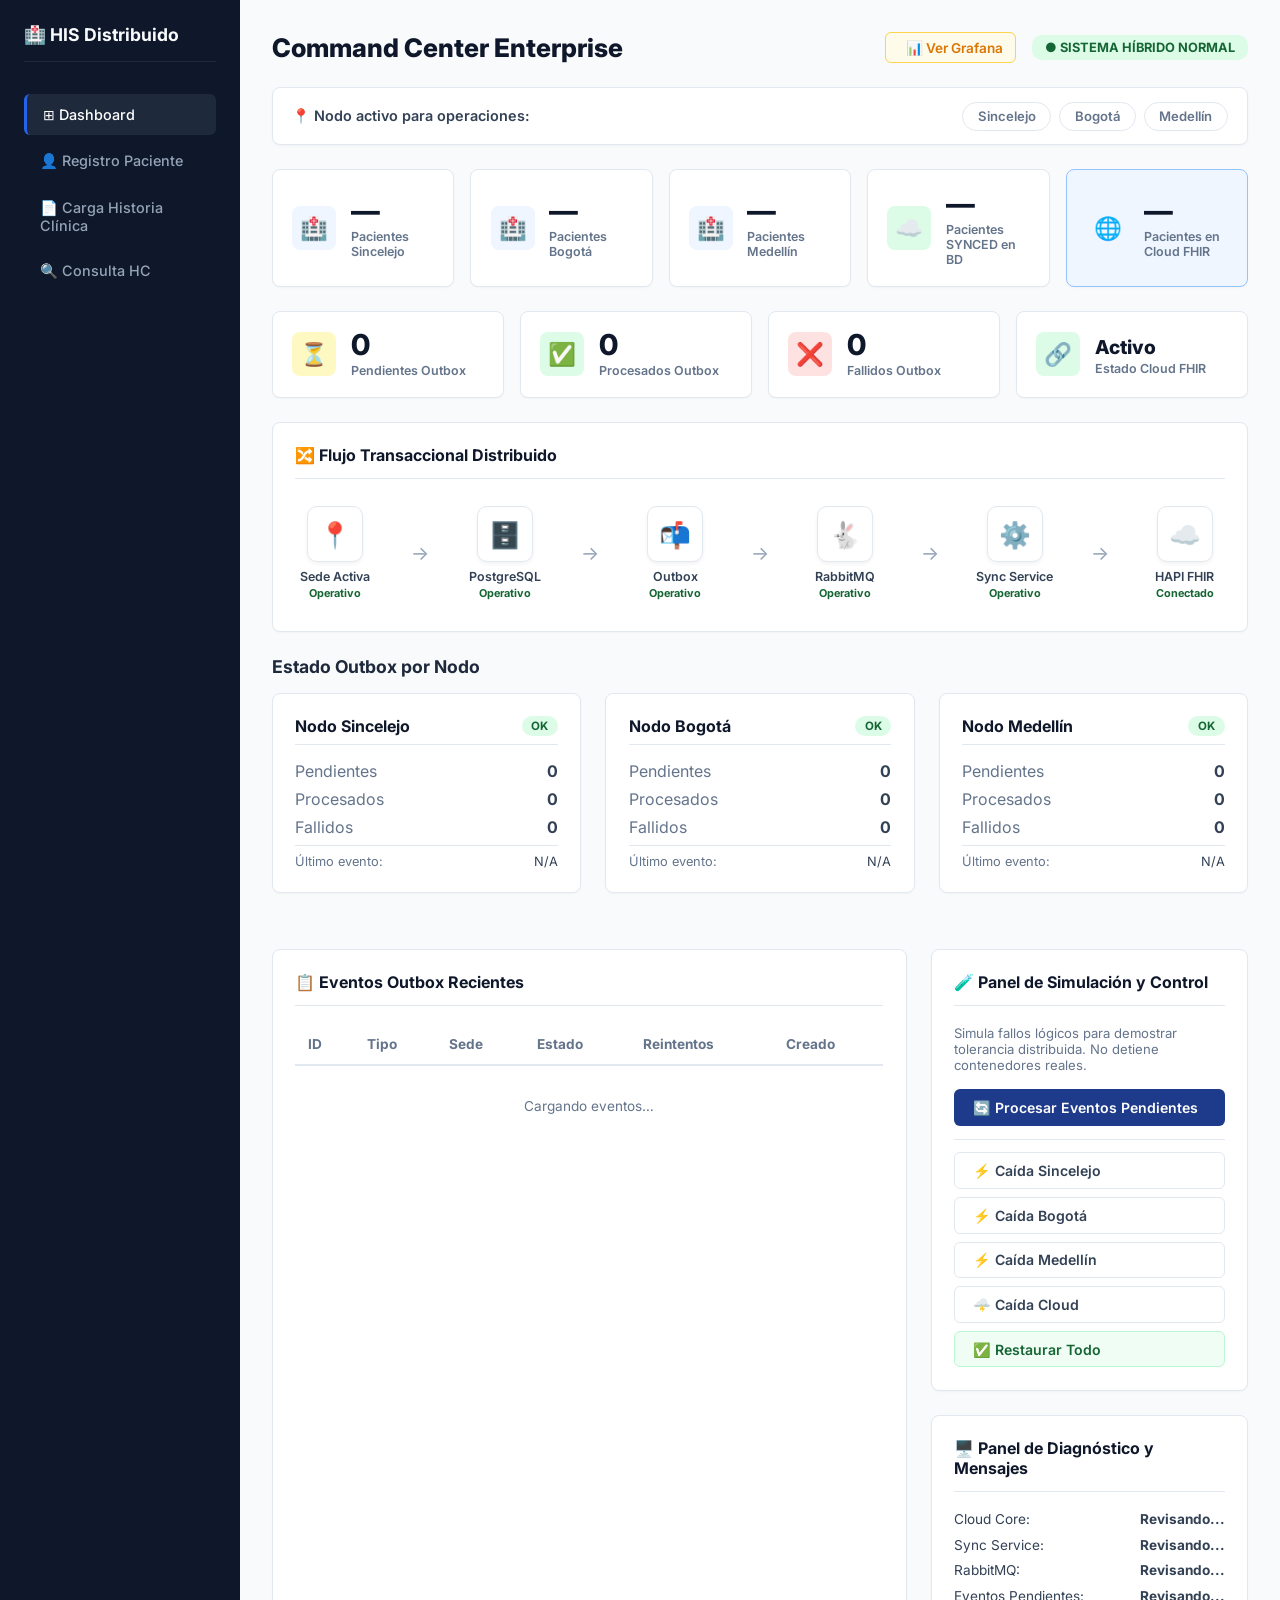
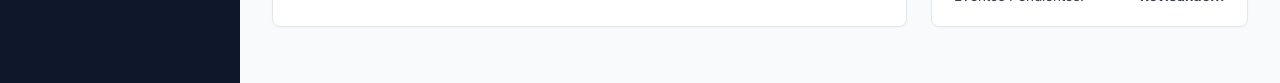
==== frontend/templates/index.html @ 7b4b31dc "fase 3: interfaces clinicas de registro consulta carga detalle y dashboard" ====
<!DOCTYPE html>
<html lang="es">
<head>
<meta charset="UTF-8">
<meta name="viewport" content="width=device-width, initial-scale=1.0">
<title>Command Center — HIS Distribuido</title>
<link href="https://fonts.googleapis.com/css2?family=Inter:wght@400;600;700;800&display=swap" rel="stylesheet">
<style>
:root{--bg:#f8fafc;--blue:#1e3a8a;--blue2:#2563eb;--dark:#0f172a;--card:#fff;--border:#e2e8f0;--text:#334155;--muted:#64748b}
*{box-sizing:border-box;margin:0;padding:0}
body{font-family:'Inter',sans-serif;background:var(--bg);display:flex;min-height:100vh;color:var(--text)}
/* sidebar */
.sidebar{width:240px;background:var(--dark);color:#fff;padding:1.5rem;display:flex;flex-direction:column;flex-shrink:0}
.sidebar-brand{display:flex;align-items:center;gap:.6rem;font-size:1.1rem;font-weight:700;color:#f8fafc;margin-bottom:2rem;padding-bottom:1rem;border-bottom:1px solid #1e293b}
.nav-link{display:flex;align-items:center;gap:.6rem;padding:.75rem 1rem;border-radius:6px;color:#94a3b8;text-decoration:none;font-size:.9rem;font-weight:500;margin-bottom:.3rem;transition:all .2s}
.nav-link:hover,.nav-link.active{background:#1e293b;color:#fff;border-left:3px solid var(--blue2)}
/* main */
.main{flex:1;padding:2rem;overflow-y:auto}
.top-bar{display:flex;justify-content:space-between;align-items:center;margin-bottom:1.5rem}
.top-bar h1{font-size:1.6rem;font-weight:800;color:var(--dark)}
/* sede selector */
.sede-bar{background:#fff;border:1px solid var(--border);border-radius:8px;padding:.85rem 1.2rem;display:flex;justify-content:space-between;align-items:center;margin-bottom:1.5rem;box-shadow:0 1px 3px rgba(0,0,0,.04)}
.sede-pills{display:flex;gap:.5rem}
.sede-pill{padding:.35rem .9rem;border:1px solid var(--border);border-radius:20px;cursor:pointer;font-size:.82rem;font-weight:600;color:var(--muted);background:#fff;transition:all .2s}
.sede-pill.active{background:#eff6ff;border-color:#93c5fd;color:var(--blue)}
/* alerts */
.alert{padding:1rem 1.2rem;border-radius:8px;margin-bottom:1rem;display:none;align-items:center;justify-content:space-between;font-weight:600;font-size:.9rem}
.alert-warn{background:#fffbeb;border:1px solid #fde68a;color:#b45309}
.alert-err{background:#fef2f2;border:1px solid #fecaca;color:#b91c1c}
/* kpi grid */
.kpi-grid-5{display:grid;grid-template-columns:repeat(5,1fr);gap:1rem;margin-bottom:1.5rem}
.kpi-grid{display:grid;grid-template-columns:repeat(4,1fr);gap:1rem;margin-bottom:1.5rem}
.kpi{background:#fff;border:1px solid var(--border);border-radius:8px;padding:1.2rem;display:flex;align-items:center;gap:.9rem;box-shadow:0 1px 2px rgba(0,0,0,.03)}
.kpi-icon{width:44px;height:44px;border-radius:8px;display:flex;align-items:center;justify-content:center;font-size:1.4rem;flex-shrink:0}
.kpi-icon.blue{background:#eff6ff;color:var(--blue2)}
.kpi-icon.green{background:#dcfce7;color:#166534}
.kpi-icon.yellow{background:#fef9c3;color:#854d0e}
.kpi-icon.red{background:#fee2e2;color:#991b1b}
.kpi-val{font-size:1.8rem;font-weight:800;color:var(--dark);line-height:1}
.kpi-lbl{font-size:.78rem;color:var(--muted);font-weight:600;margin-top:.2rem}
/* arch flow */
.card{background:#fff;border:1px solid var(--border);border-radius:8px;padding:1.4rem;margin-bottom:1.5rem;box-shadow:0 1px 2px rgba(0,0,0,.03)}
.card-title{font-size:1rem;font-weight:700;color:var(--dark);margin-bottom:1.2rem;display:flex;align-items:center;gap:.5rem;padding-bottom:.8rem;border-bottom:1px solid var(--border)}
.arch-flow{display:flex;align-items:center;justify-content:space-between;flex-wrap:wrap;gap:.5rem;padding:.5rem 0}
.arch-node{text-align:center;min-width:80px}
.arch-icon{width:56px;height:56px;background:#fff;border:1px solid var(--border);border-radius:10px;display:flex;align-items:center;justify-content:center;font-size:1.6rem;margin:0 auto .4rem;box-shadow:0 2px 4px rgba(0,0,0,.05);color:var(--blue);transition:border-color .3s}
.arch-lbl{font-size:.78rem;font-weight:600;color:var(--text)}
.arch-status{font-size:.68rem;font-weight:700;margin-top:.15rem}
.arch-status.ok{color:#166534}.arch-status.warn{color:#b45309}.arch-status.err{color:#b91c1c}
.arch-arrow{color:#94a3b8;font-size:1.2rem;padding:0 .3rem}
/* two-col */
.grid-2{display:grid;grid-template-columns:2fr 1fr;gap:1.5rem}
/* table */
table{width:100%;border-collapse:collapse;font-size:.85rem}
th{text-align:left;padding:.7rem .8rem;border-bottom:2px solid var(--border);color:var(--muted);font-weight:700;white-space:nowrap}
td{padding:.7rem .8rem;border-bottom:1px solid var(--border);color:var(--text)}
tr:last-child td{border-bottom:none}
tr:hover td{background:#fafaf9}
/* badges */
.badge{padding:.2rem .6rem;border-radius:10px;font-size:.72rem;font-weight:700}
.b-pend{background:#fef9c3;color:#854d0e}
.b-ok{background:#dcfce7;color:#166534}
.b-fail{background:#fee2e2;color:#991b1b}
/* buttons */
.btn{display:inline-flex;align-items:center;gap:.4rem;padding:.55rem 1.1rem;border-radius:6px;border:1px solid transparent;font-weight:600;font-size:.88rem;cursor:pointer;font-family:inherit;transition:all .2s}
.btn-primary{background:var(--blue);color:#fff}.btn-primary:hover{background:#172554}
.btn-outline{background:#fff;border-color:var(--border);color:var(--text)}.btn-outline:hover{background:#f8fafc}
.btn-danger{background:#dc2626;color:#fff}.btn-danger:hover{background:#b91c1c}
.btn-success{background:#15803d;color:#fff}.btn-success:hover{background:#166534}
.btn-sm{padding:.35rem .8rem;font-size:.8rem}
/* sim panel */
.sim-btns{display:flex;flex-direction:column;gap:.5rem}
/* offline dimmer */
.arch-icon.offline{background:#fee2e2;border-color:#fecaca;color:#b91c1c}
</style>
</head>
<body>
<div class="sidebar">
  <div class="sidebar-brand">🏥 HIS Distribuido</div>
  <a href="/" class="nav-link active">⊞ Dashboard</a>
  <a href="/registro-paciente" class="nav-link">👤 Registro Paciente</a>
  <a href="/carga-hc" class="nav-link">📄 Carga Historia Clínica</a>
  <a href="/consulta-hc" class="nav-link">🔍 Consulta HC</a>
</div>

<div class="main">
  <div class="top-bar">
    <h1>Command Center Enterprise</h1>
    <div style="display:flex; gap:1rem; align-items:center;">
        <a href="http://localhost:3000" target="_blank" class="btn btn-outline" style="color:#d97706; border-color:#fcd34d; background:#fffbeb; text-decoration:none; padding:0.4rem 0.8rem; border-radius:6px; font-weight:600; font-size:0.85rem;"><i class="ph ph-chart-bar"></i> 📊 Ver Grafana</a>
        <div id="mode-badge" class="badge b-ok" style="font-size:.8rem;padding:.3rem .8rem">● SISTEMA HÍBRIDO NORMAL</div>
    </div>
  </div>

  <!-- Sede activa -->
  <div class="sede-bar">
    <div style="display:flex;align-items:center;gap:.5rem;color:var(--text);font-weight:600;font-size:.9rem">
      📍 Nodo activo para operaciones:
    </div>
    <div class="sede-pills" id="globalSedeSelector">
      <div class="sede-pill" data-sede="Sincelejo">Sincelejo</div>
      <div class="sede-pill" data-sede="Bogotá">Bogotá</div>
      <div class="sede-pill" data-sede="Medellín">Medellín</div>
    </div>
  </div>

  <!-- Banners -->
  <div class="alert alert-warn" id="alert-pending">
    <div>⚠️ Hay eventos <strong>pendientes</strong> de sincronización.</div>
    <button class="btn btn-primary btn-sm" onclick="procesarPendientes()">Procesar Eventos Pendientes</button>
  </div>
  <div class="alert alert-err" id="alert-offline">
    <span id="alert-offline-txt">Nodo o servicio desconectado.</span>
  </div>

  <!-- KPIs row 1: pacientes -->
  <div class="kpi-grid-5">
    <div class="kpi"><div class="kpi-icon blue" id="icon-sincelejo">🏥</div><div><div class="kpi-val" id="k-sincelejo">—</div><div class="kpi-lbl">Pacientes Sincelejo</div></div></div>
    <div class="kpi"><div class="kpi-icon blue" id="icon-bogota">🏥</div><div><div class="kpi-val" id="k-bogota">—</div><div class="kpi-lbl">Pacientes Bogotá</div></div></div>
    <div class="kpi"><div class="kpi-icon blue" id="icon-medellin">🏥</div><div><div class="kpi-val" id="k-medellin">—</div><div class="kpi-lbl">Pacientes Medellín</div></div></div>
    <div class="kpi"><div class="kpi-icon green">☁️</div><div><div class="kpi-val" id="k-synced-db">—</div><div class="kpi-lbl" title="Pacientes con estado SYNCED en base de datos local">Pacientes SYNCED en BD</div></div></div>
    <div class="kpi" style="border-color:#93c5fd;background:#eff6ff"><div class="kpi-icon blue">🌐</div><div><div class="kpi-val" id="k-cloud-fhir">—</div><div class="kpi-lbl" title="Pacientes reales creados en HAPI FHIR">Pacientes en Cloud FHIR</div></div></div>
  </div>

  <!-- KPIs row 2: outbox -->
  <div class="kpi-grid" style="margin-bottom:1.5rem">
    <div class="kpi"><div class="kpi-icon yellow">⏳</div><div><div class="kpi-val" id="k-pend">0</div><div class="kpi-lbl">Pendientes Outbox</div></div></div>
    <div class="kpi"><div class="kpi-icon green">✅</div><div><div class="kpi-val" id="k-proc">0</div><div class="kpi-lbl">Procesados Outbox</div></div></div>
    <div class="kpi"><div class="kpi-icon red">❌</div><div><div class="kpi-val" id="k-fail">0</div><div class="kpi-lbl">Fallidos Outbox</div></div></div>
    <div class="kpi"><div class="kpi-icon green" id="icon-fhir">🔗</div><div><div class="kpi-val" id="k-fhir" style="font-size:1.2rem;margin-top:.3rem">Activo</div><div class="kpi-lbl">Estado Cloud FHIR</div></div></div>
  </div>

  <!-- Flujo arquitectura -->
  <div class="card">
    <div class="card-title">🔀 Flujo Transaccional Distribuido</div>
    <div class="arch-flow">
      <div class="arch-node">
        <div class="arch-icon" id="arch-sede">📍</div>
        <div class="arch-lbl">Sede Activa</div>
        <div class="arch-status ok" id="arch-st-sede">Operativo</div>
      </div>
      <div class="arch-arrow">→</div>
      <div class="arch-node">
        <div class="arch-icon" id="arch-pg">🗄️</div>
        <div class="arch-lbl">PostgreSQL</div>
        <div class="arch-status ok" id="arch-st-pg">Operativo</div>
      </div>
      <div class="arch-arrow">→</div>
      <div class="arch-node">
        <div class="arch-icon" id="arch-outbox">📬</div>
        <div class="arch-lbl">Outbox</div>
        <div class="arch-status ok" id="arch-st-outbox">Operativo</div>
      </div>
      <div class="arch-arrow">→</div>
      <div class="arch-node">
        <div class="arch-icon" id="arch-rmq">🐇</div>
        <div class="arch-lbl">RabbitMQ</div>
        <div class="arch-status ok" id="arch-st-rmq">Operativo</div>
      </div>
      <div class="arch-arrow">→</div>
      <div class="arch-node">
        <div class="arch-icon" id="arch-sync">⚙️</div>
        <div class="arch-lbl">Sync Service</div>
        <div class="arch-status ok" id="arch-st-sync">Operativo</div>
      </div>
      <div class="arch-arrow">→</div>
      <div class="arch-node">
        <div class="arch-icon" id="arch-fhir">☁️</div>
        <div class="arch-lbl">HAPI FHIR</div>
        <div class="arch-status ok" id="arch-st-fhir">Conectado</div>
      </div>
    </div>
  </div>

  <div style="margin-bottom: 2rem;">
    <h3 style="margin-bottom: 1rem; color: #1e293b; font-size: 1.1rem;"><i class="ph ph-squares-four"></i> Estado Outbox por Nodo</h3>
    <div class="grid-3" style="display: grid; grid-template-columns: repeat(3, 1fr); gap: 1.5rem;">
      <div class="card" id="card-sincelejo">
        <div style="display: flex; justify-content: space-between; align-items: center; border-bottom: 1px solid #e2e8f0; padding-bottom: 0.5rem; margin-bottom: 1rem;">
          <h4 style="margin: 0; color: #0f172a;"><i class="ph ph-map-pin"></i> Nodo Sincelejo</h4>
          <span class="badge b-ok" id="node-st-sincelejo">OK</span>
        </div>
        <div style="display: flex; justify-content: space-between; margin-bottom: 0.5rem;">
          <span style="color: #64748b;">Pendientes</span>
          <strong id="node-pend-sincelejo">0</strong>
        </div>
        <div style="display: flex; justify-content: space-between; margin-bottom: 0.5rem;">
          <span style="color: #64748b;">Procesados</span>
          <strong id="node-proc-sincelejo">0</strong>
        </div>
        <div style="display: flex; justify-content: space-between; margin-bottom: 0.5rem;">
          <span style="color: #64748b;">Fallidos</span>
          <strong id="node-fail-sincelejo">0</strong>
        </div>
        <div style="display: flex; justify-content: space-between; font-size: 0.8rem; border-top: 1px solid #e2e8f0; padding-top: 0.5rem; margin-top: 0.5rem;">
          <span style="color: #64748b;">Último evento:</span>
          <span id="node-last-sincelejo">N/A</span>
        </div>
      </div>
      <div class="card" id="card-bogota">
        <div style="display: flex; justify-content: space-between; align-items: center; border-bottom: 1px solid #e2e8f0; padding-bottom: 0.5rem; margin-bottom: 1rem;">
          <h4 style="margin: 0; color: #0f172a;"><i class="ph ph-map-pin"></i> Nodo Bogotá</h4>
          <span class="badge b-ok" id="node-st-bogota">OK</span>
        </div>
        <div style="display: flex; justify-content: space-between; margin-bottom: 0.5rem;">
          <span style="color: #64748b;">Pendientes</span>
          <strong id="node-pend-bogota">0</strong>
        </div>
        <div style="display: flex; justify-content: space-between; margin-bottom: 0.5rem;">
          <span style="color: #64748b;">Procesados</span>
          <strong id="node-proc-bogota">0</strong>
        </div>
        <div style="display: flex; justify-content: space-between; margin-bottom: 0.5rem;">
          <span style="color: #64748b;">Fallidos</span>
          <strong id="node-fail-bogota">0</strong>
        </div>
        <div style="display: flex; justify-content: space-between; font-size: 0.8rem; border-top: 1px solid #e2e8f0; padding-top: 0.5rem; margin-top: 0.5rem;">
          <span style="color: #64748b;">Último evento:</span>
          <span id="node-last-bogota">N/A</span>
        </div>
      </div>
      <div class="card" id="card-medellin">
        <div style="display: flex; justify-content: space-between; align-items: center; border-bottom: 1px solid #e2e8f0; padding-bottom: 0.5rem; margin-bottom: 1rem;">
          <h4 style="margin: 0; color: #0f172a;"><i class="ph ph-map-pin"></i> Nodo Medellín</h4>
          <span class="badge b-ok" id="node-st-medellin">OK</span>
        </div>
        <div style="display: flex; justify-content: space-between; margin-bottom: 0.5rem;">
          <span style="color: #64748b;">Pendientes</span>
          <strong id="node-pend-medellin">0</strong>
        </div>
        <div style="display: flex; justify-content: space-between; margin-bottom: 0.5rem;">
          <span style="color: #64748b;">Procesados</span>
          <strong id="node-proc-medellin">0</strong>
        </div>
        <div style="display: flex; justify-content: space-between; margin-bottom: 0.5rem;">
          <span style="color: #64748b;">Fallidos</span>
          <strong id="node-fail-medellin">0</strong>
        </div>
        <div style="display: flex; justify-content: space-between; font-size: 0.8rem; border-top: 1px solid #e2e8f0; padding-top: 0.5rem; margin-top: 0.5rem;">
          <span style="color: #64748b;">Último evento:</span>
          <span id="node-last-medellin">N/A</span>
        </div>
      </div>
    </div>
  </div>

  <!-- Tabla + Panel sim -->
  <div class="grid-2">
    <div class="card">
      <div class="card-title">📋 Eventos Outbox Recientes</div>
      <div style="overflow-x:auto">
        <table>
          <thead><tr>
            <th>ID</th><th>Tipo</th><th>Sede</th><th>Estado</th><th>Reintentos</th><th>Creado</th>
          </tr></thead>
          <tbody id="tbl-events">
            <tr><td colspan="6" style="text-align:center;color:var(--muted);padding:2rem">Cargando eventos…</td></tr>
          </tbody>
        </table>
      </div>
    </div>

    <div>
      <div class="card" style="margin-bottom: 1.5rem">
        <div class="card-title">🧪 Panel de Simulación y Control</div>
        <p style="font-size:.82rem;color:var(--muted);margin-bottom:1rem">Simula fallos lógicos para demostrar tolerancia distribuida. No detiene contenedores reales.</p>
        <div class="sim-btns">
          <button class="btn btn-primary" onclick="procesarPendientes()">🔄 Procesar Eventos Pendientes</button>
          <hr style="border:0;border-top:1px solid var(--border);margin:.3rem 0">
          <button class="btn btn-outline" onclick="simCaida('Sincelejo')">⚡ Caída Sincelejo</button>
          <button class="btn btn-outline" onclick="simCaida('Bogotá')">⚡ Caída Bogotá</button>
          <button class="btn btn-outline" onclick="simCaida('Medellín')">⚡ Caída Medellín</button>
          <button class="btn btn-outline" onclick="simCaida('Cloud')">🌩️ Caída Cloud</button>
          <button class="btn btn-outline" style="background:#f0fdf4;border-color:#bbf7d0;color:#166534" onclick="simRestaurar()">✅ Restaurar Todo</button>
        </div>
      </div>
      
      <div class="card">
        <div class="card-title">🖥️ Panel de Diagnóstico y Mensajes</div>
        <div id="sys-messages" style="font-size: 0.85rem; display: flex; flex-direction: column; gap: 0.6rem;">
           <div style="display:flex;justify-content:space-between;"><span>Cloud Core:</span> <strong id="diag-cloud">Revisando...</strong></div>
           <div style="display:flex;justify-content:space-between;"><span>Sync Service:</span> <strong id="diag-sync">Revisando...</strong></div>
           <div style="display:flex;justify-content:space-between;"><span>RabbitMQ:</span> <strong id="diag-rmq">Revisando...</strong></div>
           <div style="display:flex;justify-content:space-between;"><span>Eventos Pendientes:</span> <strong id="diag-pend">Revisando...</strong></div>
        </div>
      </div>
    </div>
  </div>
</div>

<script src="/static/js/ui-feedback.js"></script>
<script src="/static/js/hybrid-status.js"></script>
<script>
// ─── Init ────────────────────────────────────────────────────────────────────
let currentPendingCount = 0;

document.addEventListener('DOMContentLoaded', () => {
  initSedeSelector('globalSedeSelector');
  updateDashboard();
  setInterval(updateDashboard, 6000);
});

// ─── Dashboard data ──────────────────────────────────────────────────────────
async function updateDashboard() {
  const status = getHybridStatus();
  const offlineNodes = Object.entries(status)
    .filter(([,v]) => v === 'OFFLINE')
    .map(([k]) => k);

  // Update architecture nodes visually
  const sedeKey = { Sincelejo:'Sincelejo', Bogotá:'Bogota', Medellín:'Medellin' };
  const activeSede = getActiveSede();
  const activeKey  = sedeKey[activeSede] || activeSede;
  const sedeOffline = status[activeKey] === 'OFFLINE';
  const cloudOffline= status['Cloud'] === 'OFFLINE';

  // Sede activa badge
  document.getElementById('arch-st-sede').textContent = sedeOffline ? 'Offline' : 'Operativo';
  document.getElementById('arch-st-sede').className = 'arch-status ' + (sedeOffline ? 'err' : 'ok');

  // Cloud badge
  document.getElementById('arch-st-fhir').textContent = cloudOffline ? 'Offline' : 'Conectado';
  document.getElementById('arch-st-fhir').className = 'arch-status ' + (cloudOffline ? 'err' : 'ok');
  document.getElementById('arch-fhir').classList.toggle('offline', cloudOffline);
  document.getElementById('diag-cloud').innerHTML = cloudOffline ? '<span style="color:#dc2626">Offline</span>' : '<span style="color:#166534">Operativo</span>';

  // Offline alert
  if (offlineNodes.length > 0) {
    document.getElementById('alert-offline').style.display = 'flex';
    document.getElementById('alert-offline-txt').textContent =
      '⛔ Nodo o servicio desconectado (simulado): ' + offlineNodes.join(', ');
  } else {
    document.getElementById('alert-offline').style.display = 'none';
  }

  // Fetch real dashboard data from Gateway
  try {
    const r = await fetch('/api/dashboard/status');
    if (!r.ok) throw new Error('Gateway API error');
    const d = await r.json();

    const patients = d.patients || {};
    document.getElementById('k-sincelejo').textContent = patients['Sincelejo'] ?? '0';
    document.getElementById('k-bogota').textContent    = patients['Bogotá'] ?? patients['Bogota'] ?? '0';
    document.getElementById('k-medellin').textContent  = patients['Medellín'] ?? patients['Medellin'] ?? '0';
    
    const patients_sync = d.patients_sync || {};
    const syncedCount = patients_sync['SYNCED'] || patients_sync['SINCRONIZADO'] || 0;
    document.getElementById('k-synced-db').textContent = syncedCount;
    document.getElementById('k-cloud-fhir').textContent = d.cloud_fhir_patients ?? '0';

    const pend = d.pending_events || 0;
    const proc = d.processed_events || 0;
    
    currentPendingCount = pend;
    window.currentPendingByNode = d.pending_by_node || {sincelejo: 0, bogotá: 0, medellín: 0};
    
    document.getElementById('k-pend').textContent = pend;
    document.getElementById('k-proc').textContent = proc;
    document.getElementById('k-fail').textContent = d.failed_events || 0;

    document.getElementById('diag-pend').textContent = pend;
    
    // Update Node Cards
    ['sincelejo', 'bogotá', 'medellín'].forEach(node => {
        const idSfx = node.replace('á', 'a').replace('í', 'i');
        const p_pend = (d.pending_by_node && d.pending_by_node[node]) || 0;
        const p_proc = (d.processed_by_node && d.processed_by_node[node]) || 0;
        const p_fail = (d.failed_by_node && d.failed_by_node[node]) || 0;
        
        document.getElementById(`node-pend-${idSfx}`).textContent = p_pend;
        document.getElementById(`node-proc-${idSfx}`).textContent = p_proc;
        document.getElementById(`node-fail-${idSfx}`).textContent = p_fail;
        
        const nodeState = (d.nodes && (d.nodes[node.charAt(0).toUpperCase() + node.slice(1)] || d.nodes[node])) || 'ACTIVO';
        
        const badge = document.getElementById(`node-st-${idSfx}`);
        if (nodeState === 'OFFLINE') {
            badge.className = 'badge b-fail';
            badge.textContent = 'Offline';
        } else if (p_fail > 0) {
            badge.className = 'badge b-warn';
            badge.textContent = 'Con errores';
            badge.style.background = '#fef08a';
            badge.style.color = '#854d0e';
        } else if (p_pend > 0) {
            badge.className = 'badge b-pend';
            badge.textContent = 'Pendiente';
        } else {
            badge.className = 'badge b-ok';
            badge.textContent = 'Operativo';
        }
    });

    // Pending banner
    const pendingNodesList = Object.entries(window.currentPendingByNode).filter(([k,v]) => v > 0).map(([k,v]) => k.charAt(0).toUpperCase() + k.slice(1));
    if (pend > 0 && pendingNodesList.length > 0) {
        document.getElementById('alert-pending').style.display = 'flex';
        document.getElementById('alert-pending').innerHTML = `Hay eventos pendientes en: <strong>${pendingNodesList.join(', ')}</strong>`;
    } else {
        document.getElementById('alert-pending').style.display = 'none';
    }
    
    document.getElementById('arch-st-outbox').textContent = pend > 0 ? 'Pendiente' : 'Operativo';
    document.getElementById('arch-st-outbox').className   = 'arch-status ' + (pend > 0 ? 'warn' : 'ok');

    // FHIR status from API
    const fhirOnline = (d.cloud === 'ACTIVO') && !cloudOffline;
    document.getElementById('k-fhir').textContent = fhirOnline ? 'Activo' : 'Offline';
    document.getElementById('icon-fhir').className = 'kpi-icon ' + (fhirOnline ? 'green' : 'red');

    // mode badge
    document.getElementById('mode-badge').textContent = offlineNodes.length > 0
      ? '⚠️ FALLO SIMULADO' : '● SISTEMA HÍBRIDO NORMAL';
    document.getElementById('mode-badge').className = 'badge ' + (offlineNodes.length > 0 ? 'b-pend' : 'b-ok');

  } catch(e) {
    console.warn('Dashboard API unavailable', e.message);
    document.getElementById('alert-offline').style.display = 'flex';
    document.getElementById('alert-offline-txt').textContent = 'No se pudo cargar información del backend.';
  }

  // Load events
  let syncServiceOk = false;
  try {
    const r2 = await fetch('/api/v1/admin/dashboard/recent-events');
    if (!r2.ok) {
        throw new Error(`HTTP ${r2.status} - Bad Gateway. Endpoint: /api/v1/admin/dashboard/recent-events`);
    }
    const ev = await r2.json();
    syncServiceOk = true;
    document.getElementById('diag-sync').innerHTML = '<span style="color:#166534">Operativo</span>';
    document.getElementById('diag-rmq').innerHTML = '<span style="color:#166534">Operativo</span>';
    document.getElementById('arch-st-sync').textContent = 'Operativo';
    document.getElementById('arch-st-sync').className = 'arch-status ok';
    document.getElementById('arch-st-rmq').textContent = 'Operativo';
    document.getElementById('arch-st-rmq').className = 'arch-status ok';
    
    const events = ev.events || [];
    
    // Track last events by node
    const lastEventByNode = { sincelejo: null, bogota: null, medellin: null };
    
    if (events.length === 0) {
      document.getElementById('tbl-events').innerHTML =
        '<tr><td colspan="6" style="text-align:center;color:var(--muted);padding:2rem">No hay eventos registrados todavía</td></tr>';
      return;
    }
    
    document.getElementById('tbl-events').innerHTML = events.map(e => {
      const bc = e.status==='processed' ? 'b-ok' : e.status==='pending' ? 'b-pend' : 'b-fail';
      const sid = (e.event_id||'').split('-')[0] || '—';
      const ts  = e.created_at ? new Date(e.created_at).toLocaleString('es-CO') : '—';
      const sede = e.sede || 'Sincelejo';
      
      const nodeKey = sede.toLowerCase().replace('á', 'a').replace('í', 'i');
      if (lastEventByNode[nodeKey] === null) {
          lastEventByNode[nodeKey] = e.event_type || 'Desconocido';
      }
      
      let errBtn = '';
      if (e.status === 'failed') {
          const escErr = (e.last_error || 'Error desconocido')
              .replace(/"/g, '&quot;')
              .replace(/'/g, '\\\'')
              .replace(/\n/g, '\\n')
              .replace(/\r/g, '\\r');
          errBtn = `<button class="btn btn-outline" style="padding:0.2rem 0.5rem;font-size:0.75rem;margin-left:0.5rem;color:#dc2626;border-color:#fca5a5;background:#fef2f2;" onclick="window.showErrorModal('${escErr}')"><i class="ph ph-warning-circle"></i> Ver error</button>`;
      }
      
      return `<tr>
        <td style="font-family:monospace;font-size:.78rem">${sid}…</td>
        <td style="font-weight:600">${e.event_type||'—'}</td>
        <td>${sede}</td>
        <td><span class="badge ${bc}">${e.status}</span>${errBtn}</td>
        <td style="text-align:center">${e.retry_count??0}</td>
        <td style="font-size:.78rem">${ts}</td>
      </tr>`;
    }).join('');
    
    ['sincelejo', 'bogota', 'medellin'].forEach(node => {
        document.getElementById(`node-last-${node}`).textContent = lastEventByNode[node] || 'N/A';
    });
  } catch(e) { 
    document.getElementById('diag-sync').innerHTML = '<span style="color:#dc2626">Offline / Error</span>';
    document.getElementById('diag-rmq').innerHTML = '<span style="color:#dc2626">Desconectado</span>';
    document.getElementById('arch-st-sync').textContent = 'Offline';
    document.getElementById('arch-st-sync').className = 'arch-status err';
    document.getElementById('arch-st-rmq').textContent = 'Offline';
    document.getElementById('arch-st-rmq').className = 'arch-status err';
    
    document.getElementById('tbl-events').innerHTML =
      `<tr><td colspan="6" style="padding:1.5rem">
        <div style="background:#fef2f2; border:1px solid #fecaca; color:#991b1b; padding:1rem; border-radius:6px;">
          <h4 style="margin:0 0 0.5rem 0"><i class="ph ph-warning-circle"></i> Fallo de Comunicación</h4>
          <p style="margin:0 0 0.5rem 0; font-size:0.85rem">No se pudieron cargar los eventos del Outbox.</p>
          <ul style="font-size:0.8rem; margin:0; padding-left:1.5rem">
            <li><strong>Endpoint:</strong> <span style="font-family:monospace">/api/v1/admin/dashboard/recent-events</span></li>
            <li><strong>Detalle:</strong> ${e.message}</li>
            <li><strong>Diagnóstico Técnico:</strong> El Sync Service se reinicia constantemente porque RabbitMQ no está levantado en el entorno Docker. RabbitMQ es mandatorio para el flujo de eventos.</li>
          </ul>
        </div>
      </td></tr>`;
  }
}

// ─── Procesar pendientes ──────────────────────────────────────────────────────
function procesarPendientes() {
  if (currentPendingCount === 0) {
    showInfoModal({
        title: 'Sin Eventos Pendientes',
        message: 'No hay eventos en estado <strong>PENDING</strong> en el Outbox local para sincronizar.',
        type: 'success',
        buttonText: 'Aceptar'
    });
    return;
  }
  
  if (!isCloudActive()) {
    showInfoModal({
      title: 'Cloud Core Offline',
      message: 'No se puede sincronizar: el Cloud Core / HAPI FHIR está marcado como <strong>Offline</strong>.<br>Restaure el Cloud primero desde el panel de simulación.',
      type: 'warning',
      buttonText: 'Entendido',
    });
    return;
  }
  
  let detailsHtml = '<ul style="margin-top: 10px; margin-bottom: 10px; padding-left: 20px;">';
  const nodes = window.currentPendingByNode || {};
  if (nodes['sincelejo'] > 0) detailsHtml += `<li><strong>${nodes['sincelejo']}</strong> eventos de Sincelejo</li>`;
  if (nodes['bogotá'] > 0) detailsHtml += `<li><strong>${nodes['bogotá']}</strong> eventos de Bogotá</li>`;
  if (nodes['medellín'] > 0) detailsHtml += `<li><strong>${nodes['medellín']}</strong> eventos de Medellín</li>`;
  detailsHtml += '</ul>';

  showConfirmModal({
    title: 'Procesar Eventos Pendientes',
    message: `Se procesarán los siguientes eventos pendientes hacia HAPI FHIR Cloud: ${detailsHtml} ¿Deseas continuar?`,
    type: 'info',
    confirmText: 'Procesar ahora',
    onConfirm: async () => {
      try {
        const r = await fetch('/api/v1/admin/outbox/process-pending', { method: 'POST' });
        const d = await r.json();
        if (d.success) {
          showToast('✅ Eventos procesados y sincronizados con Cloud Core.', 'success');
        } else {
          showToast('⚠️ Hubo un error al procesar eventos.', 'warning');
        }
        updateDashboard();
      } catch(e) {
        showToast('Error al procesar eventos: ' + e.message, 'error');
      }
    }
  });
}

// ─── Simulación ───────────────────────────────────────────────────────────────
function simCaida(node) {
  showConfirmModal({
    title: `Simular caída: ${node}`,
    message: `Simulación visual para sustentación, no detiene contenedores reales.<br><br>Esto marcará el nodo <strong>${node}</strong> como Offline en la interfaz y simulará fallos en sus peticiones.`,
    type: 'error',
    confirmText: 'Simular caída',
    onConfirm: async () => {
      setNodeOffline(node);
      showToast(`Nodo ${node} marcado como Offline (simulado).`, 'warning');
      
      // Update backend state
      try {
        const urlNode = node === 'Cloud' ? '/api/cloud/fail' : `/api/nodes/${node}/fail`;
        await fetch(urlNode, { method: 'POST' });
      } catch (e) {}

      updateDashboard();
    }
  });
}

function simRestaurar() {
  showConfirmModal({
    title: 'Restaurar todos los nodos',
    message: 'Simulación visual para sustentación, no detiene contenedores reales.<br><br>¿Desea restaurar el estado de todos los nodos y Cloud a <strong>Activo</strong>?',
    type: 'success',
    confirmText: 'Restaurar todo',
    onConfirm: async () => {
      restoreAllNodes();
      showToast('✅ Todos los nodos restaurados a estado Activo.', 'success');
      
      // Update backend state
      try {
        await fetch('/api/cloud/restore', { method: 'POST' });
        await fetch('/api/nodes/Sincelejo/restore', { method: 'POST' });
        await fetch('/api/nodes/Bogotá/restore', { method: 'POST' });
        await fetch('/api/nodes/Medellín/restore', { method: 'POST' });
      } catch (e) {}

      updateDashboard();
    }
  });
}

window.showErrorModal = function(errText) {
    showConfirmModal({
        title: 'Detalle del Error Técnico',
        message: `<div style="text-align:left;font-family:monospace;background:#fef2f2;padding:1rem;border-radius:4px;border:1px solid #fecaca;white-space:pre-wrap;font-size:0.85rem;color:#dc2626;max-height:300px;overflow-y:auto;">${errText}</div>`,
        type: 'error',
        confirmText: 'Cerrar',
        onConfirm: () => {}
    });
}
</script>
</body>
</html>
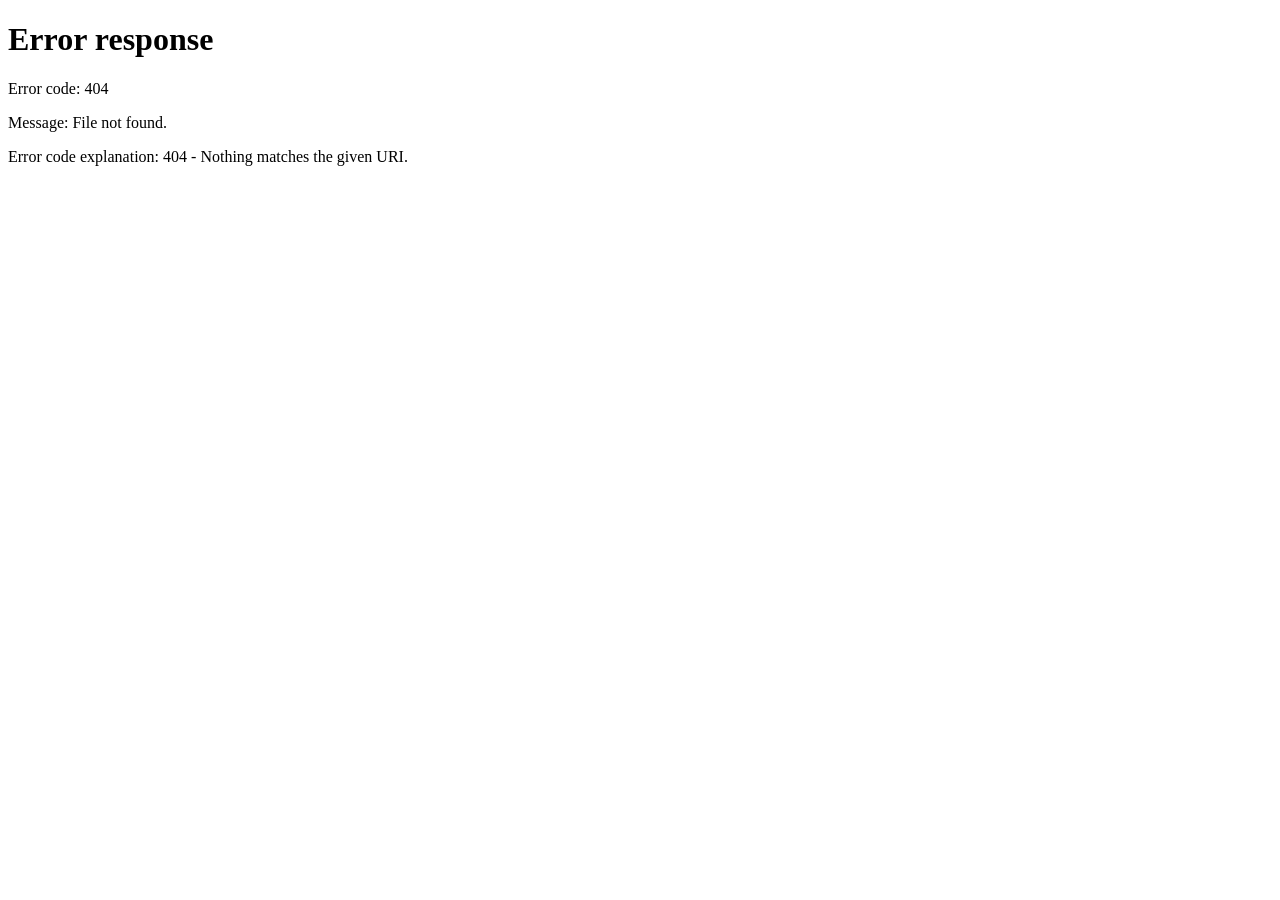
==== commit b320fc4e: "feat: implementar login JWT y proteccion frontend - POST /api/v1/auth/login con credenciales demo (a" ====
--- a/frontend/templates/index.html
+++ b/frontend/templates/index.html
@@ -81,7 +81,12 @@
   <a href="/registro-paciente" class="nav-link">👤 Registro Paciente</a>
   <a href="/carga-hc" class="nav-link">📄 Carga Historia Clínica</a>
   <a href="/consulta-hc" class="nav-link">🔍 Consulta HC</a>
+  <div style="margin-top:auto;padding-top:1rem;border-top:1px solid #1e293b">
+    <div id="user-info" style="font-size:.78rem;color:#64748b;margin-bottom:.6rem;padding:.5rem">—</div>
+    <button onclick="logout()" class="btn btn-outline btn-sm" style="width:100%;background:transparent;color:#ef4444;border-color:#7f1d1d;justify-content:center">🚪 Cerrar sesión</button>
+  </div>
 </div>
+
 
 <div class="main">
   <div class="top-bar">
@@ -291,6 +296,37 @@
 <script src="/static/js/ui-feedback.js"></script>
 <script src="/static/js/hybrid-status.js"></script>
 <script>
+// ─── Auth Guard ──────────────────────────────────────────────────────────────
+(function() {
+  const token = localStorage.getItem('his_token');
+  if (!token) { window.location.replace('/login'); return; }
+  try {
+    const p = JSON.parse(atob(token.split('.')[1]));
+    if (p.exp * 1000 < Date.now()) {
+      localStorage.removeItem('his_token');
+      localStorage.removeItem('his_user');
+      window.location.replace('/login');
+      return;
+    }
+    const user = JSON.parse(localStorage.getItem('his_user') || '{}');
+    const info = document.getElementById('user-info');
+    if(info) info.innerHTML = `<strong style="color:#94a3b8">${user.name||user.username||'—'}</strong><br>${user.role||''}`;
+  } catch(e) {
+    window.location.replace('/login');
+  }
+})();
+
+function getAuthHeaders() {
+  const token = localStorage.getItem('his_token');
+  return token ? { 'Authorization': 'Bearer ' + token, 'Content-Type': 'application/json' } : { 'Content-Type': 'application/json' };
+}
+
+function logout() {
+  localStorage.removeItem('his_token');
+  localStorage.removeItem('his_user');
+  window.location.replace('/login');
+}
+
 // ─── Init ────────────────────────────────────────────────────────────────────
 let currentPendingCount = 0;
 
@@ -335,7 +371,7 @@
 
   // Fetch real dashboard data from Gateway
   try {
-    const r = await fetch('/api/dashboard/status');
+    const r = await fetch('/api/dashboard/status', { headers: getAuthHeaders() });
     if (!r.ok) throw new Error('Gateway API error');
     const d = await r.json();
 
@@ -423,7 +459,7 @@
   // Load events
   let syncServiceOk = false;
   try {
-    const r2 = await fetch('/api/v1/admin/dashboard/recent-events');
+    const r2 = await fetch('/api/v1/admin/dashboard/recent-events', { headers: getAuthHeaders() });
     if (!r2.ok) {
         throw new Error(`HTTP ${r2.status} - Bad Gateway. Endpoint: /api/v1/admin/dashboard/recent-events`);
     }
